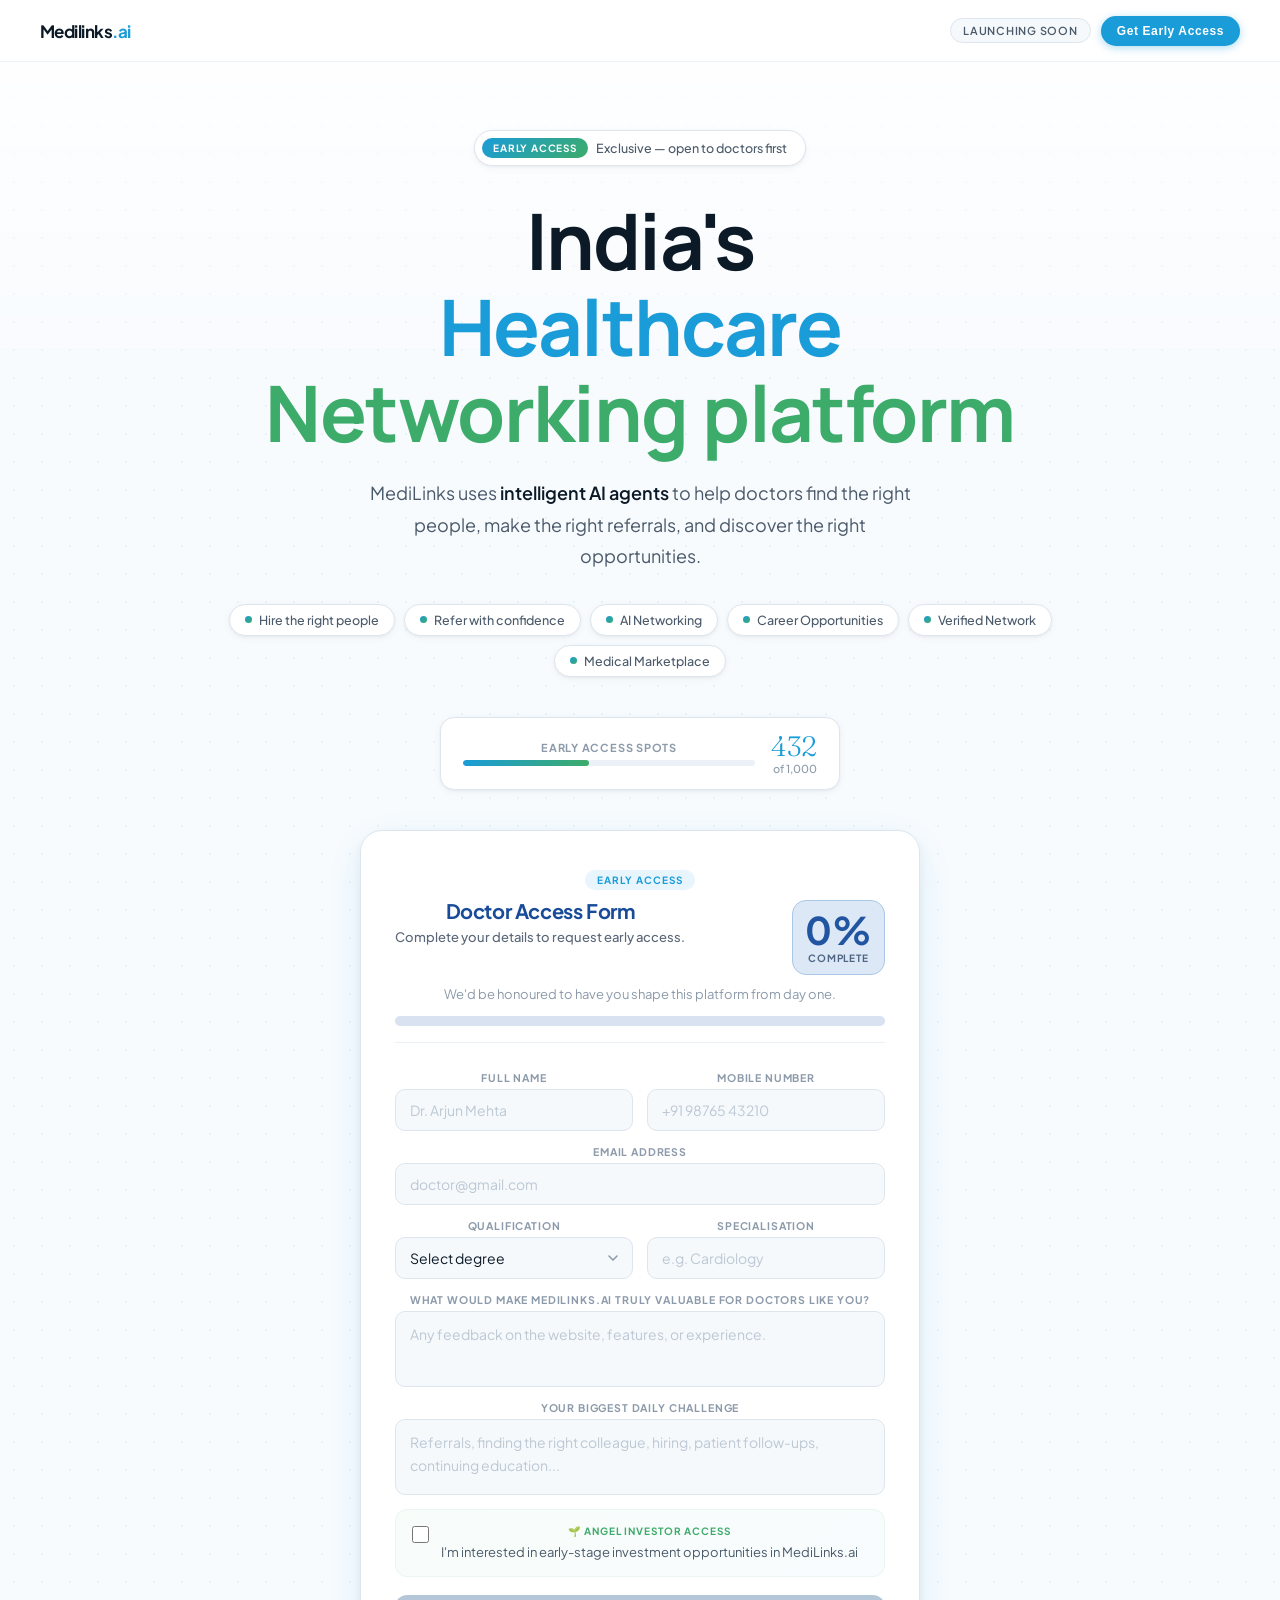
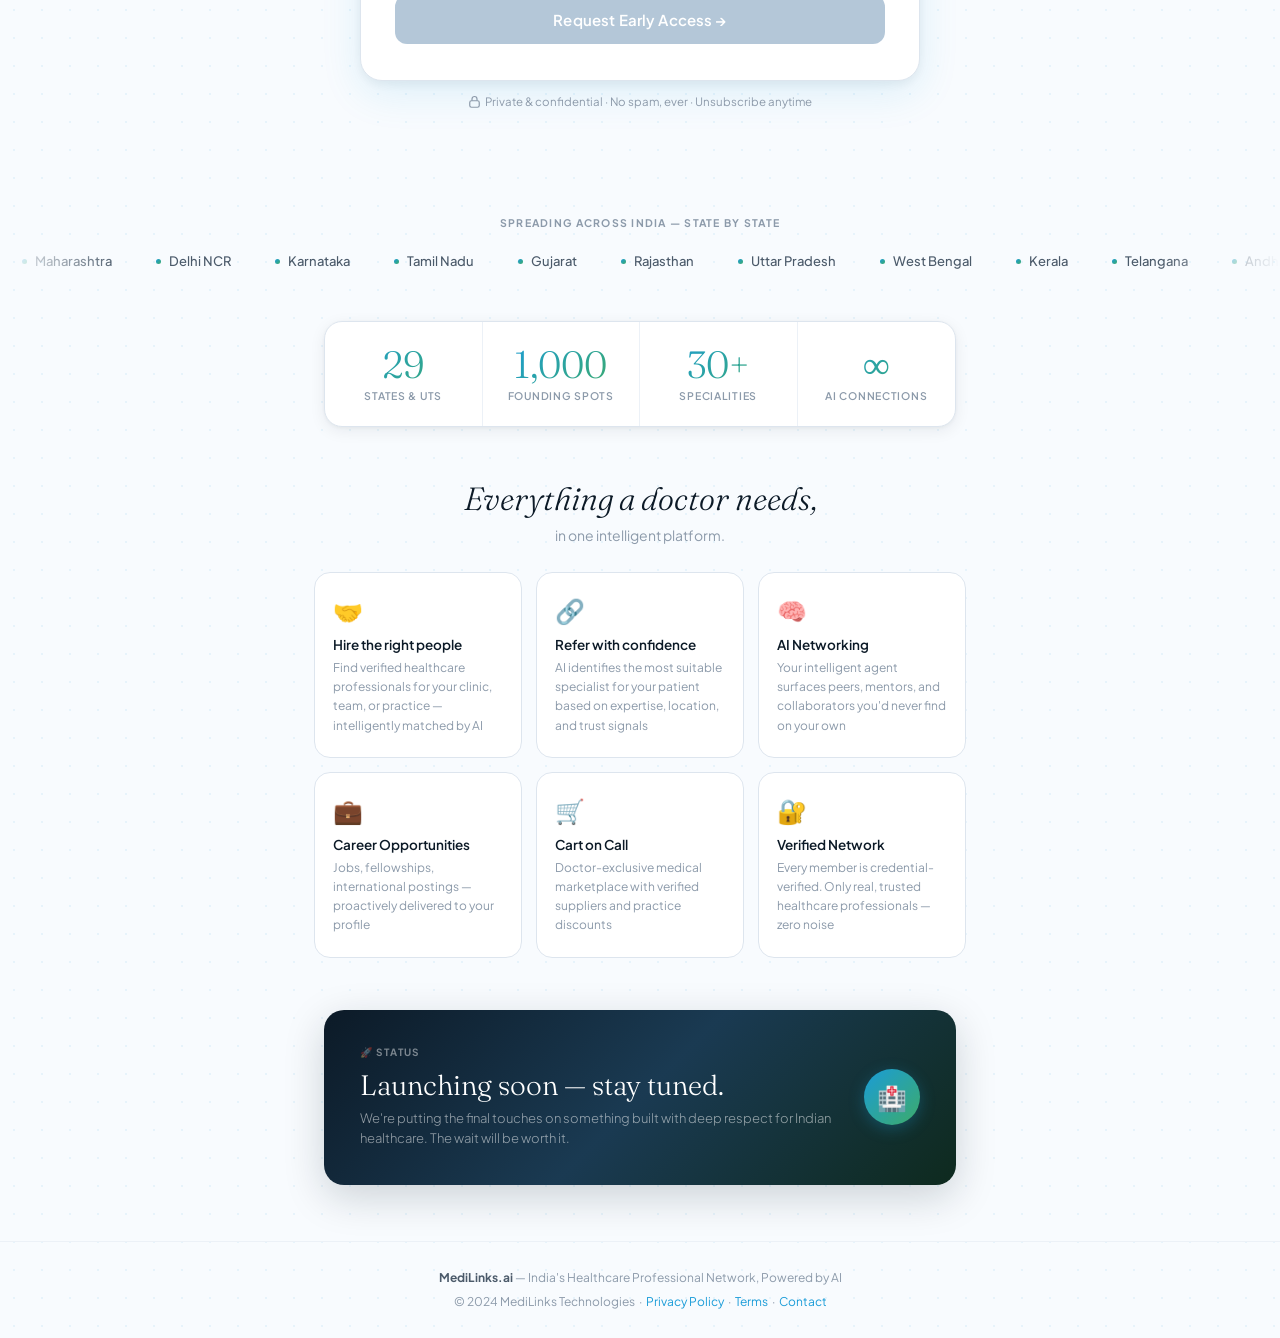
==== index.html @ 4a387cf7 "Add root index entry for Vercel static routing" ====
<!DOCTYPE html>
<html lang="en">
<head>
  <meta charset="UTF-8"/>
  <meta name="viewport" content="width=device-width, initial-scale=1.0"/>
  <title>MediLinks.ai</title>
  <meta http-equiv="refresh" content="0; url=./early_page_access.html"/>
  <script>
    window.location.replace('./early_page_access.html');
  </script>
</head>
<body>
  <p>Redirecting to <a href="./early_page_access.html">MediLinks Early Access</a>...</p>
</body>
</html>
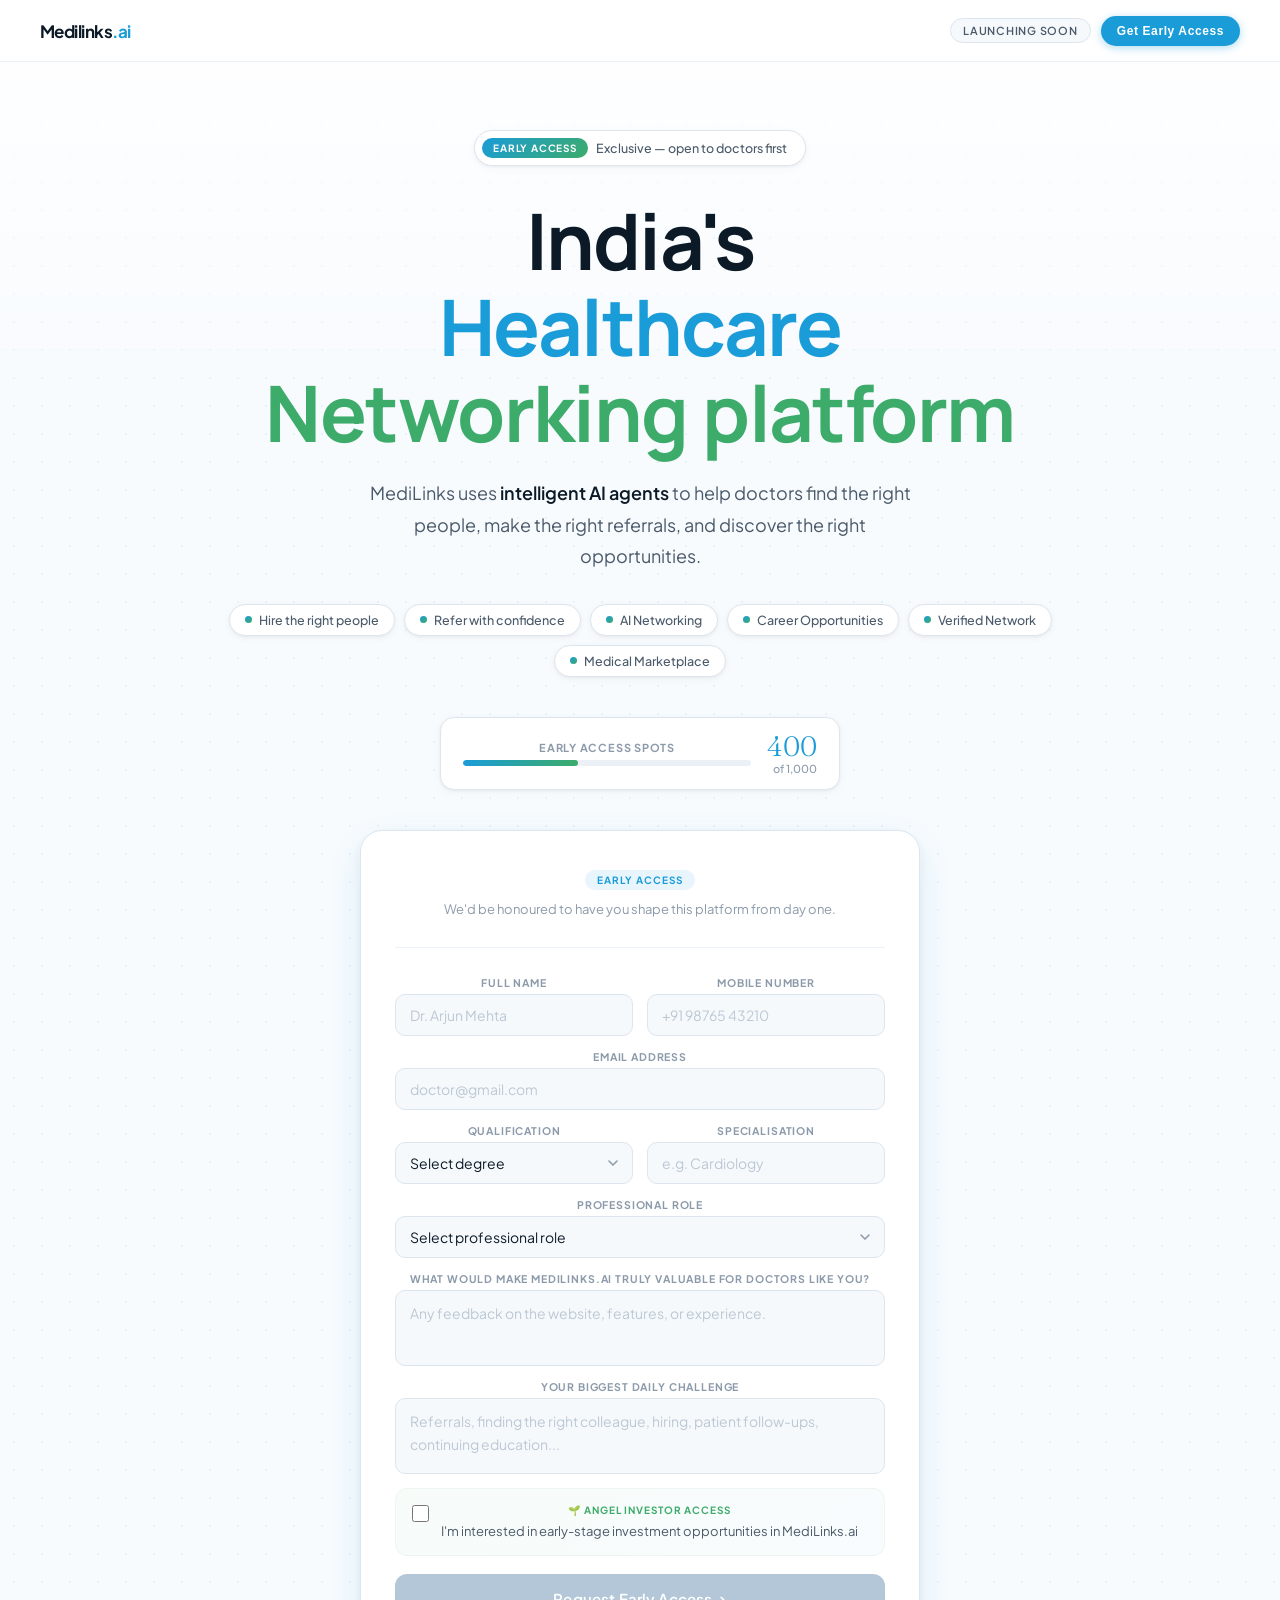
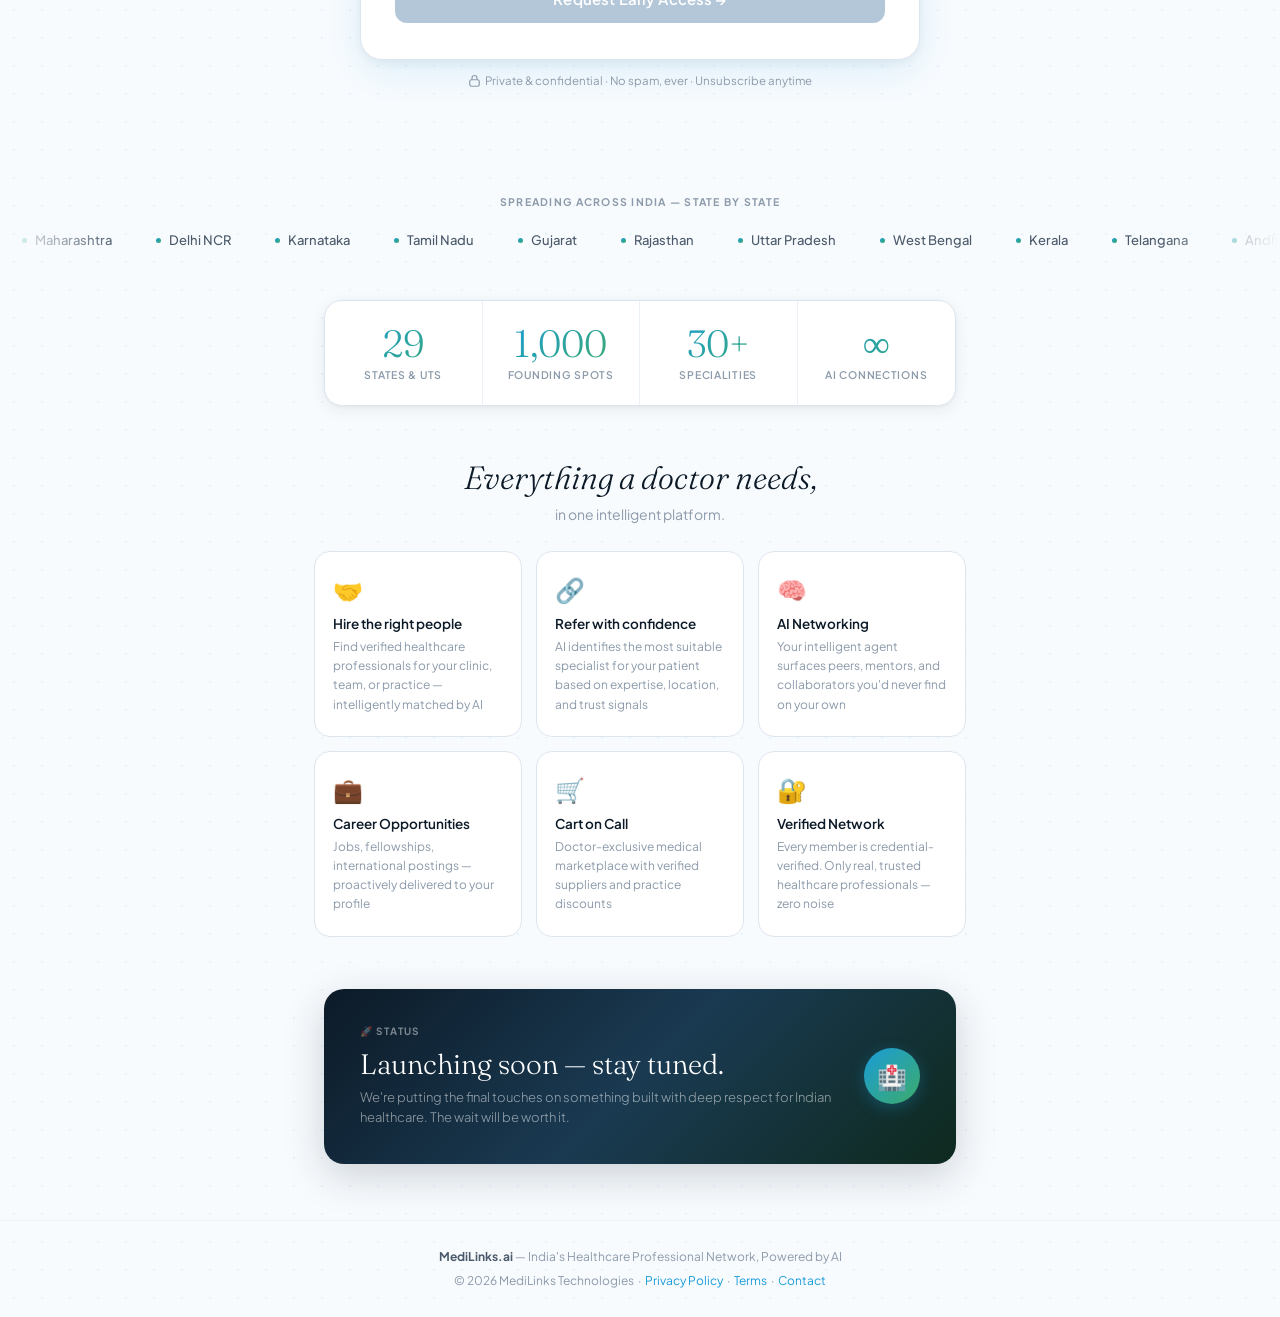
==== commit 7f7207e0: "Serve landing page at root and update footer year" ====
--- a/index.html
+++ b/index.html
@@ -1,15 +1,226 @@
 <!DOCTYPE html>
 <html lang="en">
 <head>
-  <meta charset="UTF-8"/>
-  <meta name="viewport" content="width=device-width, initial-scale=1.0"/>
-  <title>MediLinks.ai</title>
-  <meta http-equiv="refresh" content="0; url=./early_page_access.html"/>
-  <script>
-    window.location.replace('./early_page_access.html');
-  </script>
+<meta charset="UTF-8"/>
+<meta name="viewport" content="width=device-width, initial-scale=1.0"/>
+<title>MediLinks.ai — Early Access</title>
+<link rel="preconnect" href="https://fonts.googleapis.com"/>
+<link rel="preconnect" href="https://fonts.gstatic.com" crossorigin/>
+<link href="https://fonts.googleapis.com/css2?family=Plus+Jakarta+Sans:ital,wght@0,300;0,400;0,500;0,600;0,700;1,400&family=Fraunces:ital,opsz,wght@0,9..144,300;0,9..144,400;1,9..144,300;1,9..144,400&display=swap" rel="stylesheet"/>
+<link href="https://fonts.googleapis.com/css2?family=Manrope:wght@600;700;800&display=swap" rel="stylesheet"/>
+<link rel="stylesheet" href="styles.css"/>
 </head>
 <body>
-  <p>Redirecting to <a href="./early_page_access.html">MediLinks Early Access</a>...</p>
+<div class="bg-fade"></div>
+
+<!-- ── NAV ── -->
+<nav>
+  <div class="nav-logo">
+    <div class="nl-wordmark">Medilinks<span>.ai</span></div>
+  </div>
+  <div class="nav-right">
+    <span class="nav-tag">Launching Soon</span>
+    <button class="nav-cta" onclick="document.getElementById('formCard').scrollIntoView({behavior:'smooth'})">Get Early Access</button>
+  </div>
+</nav>
+
+<!-- ── HERO ── -->
+<section class="hero">
+
+  <div class="access-pill">
+    <span class="ap-badge">Early Access</span>
+    <span class="ap-text">Exclusive — open to doctors first</span>
+  </div>
+
+  <h1 class="headline">
+    India's<br/>
+    <span class="word-blue">Healthcare</span><br/>
+    <span class="word-green">Networking platform</span>
+  </h1>
+
+  <p class="hero-sub">
+    MediLinks uses <b>intelligent AI agents</b> to help doctors find the right people, make the right referrals, and discover the right opportunities.
+  </p>
+
+  <div class="feat-pills">
+    <span class="fp"><span class="fp-dot"></span>Hire the right people</span>
+    <span class="fp"><span class="fp-dot"></span>Refer with confidence</span>
+    <span class="fp"><span class="fp-dot"></span>AI Networking</span>
+    <span class="fp"><span class="fp-dot"></span>Career Opportunities</span>
+    <span class="fp"><span class="fp-dot"></span>Verified Network</span>
+    <span class="fp"><span class="fp-dot"></span>Medical Marketplace</span>
+  </div>
+
+  <div class="scarcity">
+    <div class="sc-info">
+      <div class="sc-label">Early access spots</div>
+      <div class="sc-bar"><div class="sc-bar-fill" id="barFill"></div></div>
+    </div>
+    <div class="sc-count">
+      <div class="sc-big" id="countNum">400</div>
+      <div class="sc-small">of 1,000</div>
+    </div>
+  </div>
+
+  <!-- FORM -->
+  <div class="form-outer">
+    <div class="form-card" id="formCard">
+
+      <div id="formInner">
+        <div class="form-intro">
+          <div class="fi-tag">Early Access</div>
+          <div class="fi-note">We'd be honoured to have you shape this platform from day one.</div>
+        </div>
+
+        <div class="fgrid">
+          <div class="field">
+            <label class="fl">Full Name</label>
+            <input type="text" id="f-name" placeholder="Dr. Arjun Mehta"/>
+          </div>
+          <div class="field">
+            <label class="fl">Mobile Number</label>
+            <input type="tel" id="f-phone" placeholder="+91 98765 43210"/>
+          </div>
+          <div class="field full">
+            <label class="fl">Email Address</label>
+            <input type="email" id="f-email" placeholder="doctor@gmail.com"/>
+          </div>
+          <div class="field">
+            <label class="fl">Qualification</label>
+            <select id="f-degree">
+              <option value="" disabled selected>Select degree</option>
+              <option>MBBS</option><option>MD</option><option>MS</option>
+              <option>BDS</option><option>MDS</option><option>DNB</option>
+              <option>DM</option><option>MCh</option><option>BHMS</option>
+              <option>BAMS</option><option>Other</option>
+            </select>
+          </div>
+          <div class="field">
+            <label class="fl">Specialisation</label>
+            <input type="text" id="f-spec" placeholder="e.g. Cardiology"/>
+          </div>
+          <div class="field full">
+            <label class="fl">Professional Role</label>
+            <select id="f-role">
+              <option value="" disabled selected>Select professional role</option>
+              <option>Resident</option>
+              <option>Consultant</option>
+              <option>Surgeon</option>
+              <option>Clinic Owner</option>
+              <option>Hospital</option>
+              <option>Other</option>
+            </select>
+          </div>
+          <div class="field full">
+            <label class="fl">What would make Medilinks.ai truly valuable for doctors like you?</label>
+            <textarea id="f-thoughts" placeholder="Any feedback on the website, features, or experience."></textarea>
+          </div>
+          <div class="field full">
+            <label class="fl">Your biggest daily challenge</label>
+            <textarea id="f-challenges" placeholder="Referrals, finding the right colleague, hiring, patient follow-ups, continuing education..."></textarea>
+          </div>
+          <label class="invest-row" id="investRow" for="f-invest">
+            <input type="checkbox" id="f-invest"/>
+            <span class="invest-copy">
+              <strong>🌱 Angel Investor Access</strong>
+              I'm interested in early-stage investment opportunities in MediLinks.ai
+            </span>
+          </label>
+          <button class="submit-btn" id="submitBtn" onclick="handleSubmit()" disabled>Request Early Access →</button>
+        </div>
+      </div>
+
+      <!-- SUCCESS -->
+      <div class="success" id="successDiv">
+        <div class="suc-ring">✓</div>
+        <div class="suc-title">Thank you, Doctor.</div>
+        <div class="suc-body">Your request has been received. We'll reach out personally before the public launch — welcome to the founding community.</div>
+        <div class="suc-num">Early Member #<span id="memberNum">401</span></div>
+      </div>
+    </div>
+
+    <div class="form-foot">
+      <svg width="11" height="13" viewBox="0 0 11 13" fill="none"><rect x="0.75" y="5.75" width="9.5" height="6.5" rx="1.75" stroke="#8c9aaa" stroke-width="1.2"/><path d="M3 5.75V4A2.5 2.5 0 018 4v1.75" stroke="#8c9aaa" stroke-width="1.2"/></svg>
+      Private &amp; confidential · No spam, ever · Unsubscribe anytime
+    </div>
+  </div>
+
+</section>
+
+<!-- ── TICKER ── -->
+<div class="ticker-section">
+  <div class="ticker-label">Spreading across India — state by state</div>
+  <div class="ticker-outer">
+    <div class="ticker-belt" id="belt"></div>
+  </div>
+</div>
+
+<!-- ── STATS ── -->
+<div class="stats">
+  <div class="stats-card">
+    <div class="sc"><div class="sc-n">29</div><div class="sc-l">States & UTs</div></div>
+    <div class="sc"><div class="sc-n">1,000</div><div class="sc-l">Founding spots</div></div>
+    <div class="sc"><div class="sc-n">30+</div><div class="sc-l">Specialities</div></div>
+    <div class="sc"><div class="sc-n">∞</div><div class="sc-l">AI connections</div></div>
+  </div>
+</div>
+
+<!-- ── FEATURES ── -->
+<div class="features">
+  <div class="feat-hd">Everything a doctor needs,</div>
+  <div class="feat-hd-sub">in one intelligent platform.</div>
+  <div class="feat-grid">
+    <div class="feat">
+      <div class="f-icon">🤝</div>
+      <div class="f-h">Hire the right people</div>
+      <div class="f-p">Find verified healthcare professionals for your clinic, team, or practice — intelligently matched by AI</div>
+    </div>
+    <div class="feat">
+      <div class="f-icon">🔗</div>
+      <div class="f-h">Refer with confidence</div>
+      <div class="f-p">AI identifies the most suitable specialist for your patient based on expertise, location, and trust signals</div>
+    </div>
+    <div class="feat">
+      <div class="f-icon">🧠</div>
+      <div class="f-h">AI Networking</div>
+      <div class="f-p">Your intelligent agent surfaces peers, mentors, and collaborators you'd never find on your own</div>
+    </div>
+    <div class="feat">
+      <div class="f-icon">💼</div>
+      <div class="f-h">Career Opportunities</div>
+      <div class="f-p">Jobs, fellowships, international postings — proactively delivered to your profile</div>
+    </div>
+    <div class="feat">
+      <div class="f-icon">🛒</div>
+      <div class="f-h">Cart on Call</div>
+      <div class="f-p">Doctor-exclusive medical marketplace with verified suppliers and practice discounts</div>
+    </div>
+    <div class="feat">
+      <div class="f-icon">🔐</div>
+      <div class="f-h">Verified Network</div>
+      <div class="f-p">Every member is credential-verified. Only real, trusted healthcare professionals — zero noise</div>
+    </div>
+  </div>
+</div>
+
+<!-- ── LAUNCH BANNER ── -->
+<div class="launch-banner">
+  <div class="lb-card">
+    <div class="lb-left">
+      <div class="lb-tag">🚀 Status</div>
+      <div class="lb-title">Launching soon — stay tuned.</div>
+      <div class="lb-sub">We're putting the final touches on something built with deep respect for Indian healthcare. The wait will be worth it.</div>
+    </div>
+    <div class="lb-right">🏥</div>
+  </div>
+</div>
+
+<!-- ── FOOTER ── -->
+<footer>
+  <p><strong>MediLinks.ai</strong> — India's Healthcare Professional Network, Powered by AI</p>
+  <p>© 2026 MediLinks Technologies &nbsp;·&nbsp; <a href="#">Privacy Policy</a> &nbsp;·&nbsp; <a href="#">Terms</a> &nbsp;·&nbsp; <a href="#">Contact</a></p>
+</footer>
+
+<script src="script.js"></script>
 </body>
-</html>
+</html>
--- a/styles.css
+++ b/styles.css
@@ -0,0 +1,546 @@
+*,*::before,*::after{box-sizing:border-box;margin:0;padding:0}
+:root{
+  --blue:#1a9cd8;
+  --blue-mid:#1585be;
+  --blue-light:#e8f5fc;
+  --blue-faint:#f0f9ff;
+  --green:#3dab6a;
+  --green-light:#eaf6ef;
+  --text:#0c1a27;
+  --text-2:#4b5a6a;
+  --text-3:#8c9aaa;
+  --border:#dde5ee;
+  --border-light:#ecf1f7;
+  --bg:#f6f9fc;
+  --white:#ffffff;
+  --shadow-sm:0 1px 3px rgba(12,26,39,0.06),0 2px 8px rgba(12,26,39,0.04);
+  --shadow-md:0 4px 16px rgba(12,26,39,0.07),0 1px 4px rgba(12,26,39,0.05);
+  --shadow-lg:0 12px 40px rgba(26,156,216,0.12),0 4px 12px rgba(12,26,39,0.06);
+}
+html,body{
+  min-height:100vh;background:var(--white);
+  color:var(--text);font-family:'Plus Jakarta Sans',sans-serif;
+  -webkit-font-smoothing:antialiased;overflow-x:hidden;
+}
+
+body{
+  background-image:radial-gradient(circle,rgba(26,156,216,0.08) 1px,transparent 1px);
+  background-size:28px 28px;
+  background-color:#f8fbfe;
+}
+
+.bg-fade{
+  position:fixed;top:0;left:0;right:0;height:400px;pointer-events:none;z-index:0;
+  background:linear-gradient(180deg,rgba(255,255,255,0.95) 0%,transparent 100%);
+}
+
+nav{
+  position:fixed;top:0;left:0;right:0;z-index:100;
+  background:rgba(255,255,255,0.92);backdrop-filter:blur(20px);
+  border-bottom:1px solid var(--border-light);
+  padding:0 40px;height:62px;
+  display:flex;align-items:center;justify-content:space-between;
+}
+.nav-logo{display:flex;align-items:center;gap:0}
+.nl-wordmark{font-size:17px;font-weight:700;letter-spacing:-0.03em;color:var(--text)}
+.nl-wordmark span{color:var(--blue)}
+.nl-wordmark sup{font-size:9px;font-weight:600;color:var(--text-3);letter-spacing:0.02em;vertical-align:super}
+.nav-right{display:flex;align-items:center;gap:10px}
+.nav-tag{
+  font-size:11px;font-weight:600;letter-spacing:0.07em;text-transform:uppercase;
+  color:var(--text-2);background:var(--bg);border:1px solid var(--border);
+  padding:5px 12px;border-radius:100px;
+}
+.nav-cta{
+  font-size:12px;font-weight:600;letter-spacing:0.05em;
+  color:white;background:var(--blue);
+  border:none;padding:8px 16px;border-radius:100px;cursor:pointer;
+  box-shadow:0 2px 8px rgba(26,156,216,0.35);
+  transition:background 0.2s,transform 0.15s;
+}
+.nav-cta:hover{background:var(--blue-mid);transform:translateY(-1px)}
+
+.hero{
+  position:relative;z-index:1;
+  padding:130px 24px 60px;
+  display:flex;flex-direction:column;align-items:center;
+  text-align:center;
+  max-width:1000px;margin:0 auto;
+}
+
+.access-pill{
+  display:inline-flex;align-items:center;gap:8px;
+  background:var(--white);border:1px solid var(--border);
+  padding:7px 18px 7px 7px;border-radius:100px;
+  margin-bottom:32px;
+  box-shadow:var(--shadow-sm);
+  opacity:0;animation:rise 0.6s ease 0.05s forwards;
+}
+.ap-badge{
+  background:linear-gradient(135deg,var(--blue),var(--green));
+  color:white;font-size:10px;font-weight:700;letter-spacing:0.08em;text-transform:uppercase;
+  padding:4px 11px;border-radius:100px;
+}
+.ap-text{font-size:12.5px;font-weight:500;color:var(--text-2)}
+
+.headline{
+  font-family:'Manrope','Plus Jakarta Sans',sans-serif;
+  font-weight:700;font-style:normal;
+  font-size:clamp(40px,7vw,78px);
+  line-height:1.1;letter-spacing:-0.02em;
+  color:var(--text);
+  max-width:780px;margin-bottom:22px;
+  opacity:0;animation:rise 0.8s ease 0.15s forwards;
+}
+.headline .word-blue{color:var(--blue);font-style:normal;font-weight:700}
+.headline .word-green{color:var(--green);font-style:normal;font-weight:700}
+
+.hero-sub{
+  font-size:clamp(15px,2vw,18px);
+  color:var(--text-2);font-weight:400;line-height:1.75;
+  max-width:560px;margin:0 auto 32px;
+  opacity:0;animation:rise 0.7s ease 0.3s forwards;
+}
+.hero-sub b{color:var(--text);font-weight:600}
+
+.feat-pills{
+  display:flex;flex-wrap:wrap;justify-content:center;gap:9px;
+  margin-bottom:40px;
+  opacity:0;animation:rise 0.6s ease 0.42s forwards;
+}
+.fp{
+  display:inline-flex;align-items:center;gap:7px;
+  font-size:12.5px;font-weight:500;color:var(--text-2);
+  background:var(--white);border:1px solid var(--border);
+  border-radius:100px;padding:7px 15px;
+  box-shadow:var(--shadow-sm);
+  transition:border-color 0.2s,transform 0.15s;
+}
+.fp:hover{border-color:var(--blue);transform:translateY(-1px)}
+.fp-dot{
+  width:7px;height:7px;border-radius:50%;
+  background:linear-gradient(135deg,var(--blue),var(--green));flex-shrink:0;
+}
+
+.scarcity{
+  display:flex;align-items:center;gap:16px;
+  background:var(--white);border:1px solid var(--border);
+  border-radius:14px;padding:14px 22px;
+  max-width:400px;width:100%;margin:0 auto 40px;
+  box-shadow:var(--shadow-sm);
+  opacity:0;animation:rise 0.6s ease 0.52s forwards;
+}
+.sc-info{flex:1}
+.sc-label{font-size:11px;font-weight:700;letter-spacing:0.07em;text-transform:uppercase;color:var(--text-3);margin-bottom:6px}
+.sc-bar{height:6px;background:var(--border-light);border-radius:100px;overflow:hidden}
+.sc-bar-fill{height:100%;width:0;background:linear-gradient(90deg,var(--blue),var(--green));border-radius:100px;transition:width 1.4s cubic-bezier(.4,0,.2,1)}
+.sc-count{text-align:right;flex-shrink:0}
+.sc-big{font-family:'Fraunces',serif;font-size:28px;font-weight:300;color:var(--blue);line-height:1}
+.sc-small{font-size:11px;color:var(--text-3);font-weight:500;margin-top:2px}
+
+.form-outer{
+  width:100%;max-width:560px;margin:0 auto;
+  opacity:0;animation:rise 0.9s ease 0.62s forwards;
+}
+.form-card{
+  background:var(--white);
+  border:1px solid var(--border);
+  border-radius:22px;padding:36px 34px;
+  box-shadow:var(--shadow-lg);
+}
+.form-intro{
+  margin-bottom:28px;
+  padding-bottom:16px;
+  border-bottom:1px solid var(--border-light);
+}
+.fi-tag{
+  display:inline-block;
+  font-size:10px;
+  font-weight:700;
+  letter-spacing:0.1em;
+  text-transform:uppercase;
+  color:var(--blue);
+  background:var(--blue-light);
+  padding:4px 12px;
+  border-radius:100px;
+  margin-bottom:10px;
+}
+.form-status-top{
+  display:flex;
+  align-items:center;
+  justify-content:space-between;
+  gap:14px;
+  margin-bottom:10px;
+}
+.fi-title{
+  font-size:20px;
+  font-weight:700;
+  letter-spacing:-0.02em;
+  color:#184b98;
+  line-height:1.1;
+  margin-bottom:6px;
+}
+.fi-sub{font-size:13px;color:#5a6778;font-weight:500;line-height:1.45}
+.fi-note{
+  font-size:13px;
+  color:var(--text-3);
+  line-height:1.5;
+  margin-bottom:12px;
+}
+.form-progress-badge{
+  min-width:96px;
+  background:linear-gradient(180deg,#eef5ff 0%,#dceafb 100%);
+  border:1px solid #abc8ea;
+  border-radius:16px;
+  padding:10px 10px 9px;
+  text-align:center;
+  flex-shrink:0;
+  box-shadow:0 6px 16px rgba(36,94,168,0.12), inset 0 1px 0 rgba(255,255,255,0.65);
+}
+.fpb-value{
+  font-size:44px;
+  font-weight:800;
+  color:#1f4f99;
+  line-height:1;
+  letter-spacing:-0.03em;
+  margin-bottom:2px;
+}
+.fpb-label{
+  font-size:12px;
+  font-weight:700;
+  letter-spacing:0.12em;
+  text-transform:uppercase;
+  color:#4e6381;
+}
+.form-progress-track{
+  width:100%;
+  height:10px;
+  background:#d8e2f0;
+  border-radius:100px;
+  overflow:hidden;
+}
+.form-progress-fill{
+  width:0%;
+  height:100%;
+  background:linear-gradient(90deg,#4f7bc1,#6ea4df);
+  border-radius:100px;
+  transition:width 0.2s ease;
+}
+
+.fgrid{display:grid;grid-template-columns:1fr 1fr;gap:14px}
+.field{display:flex;flex-direction:column;gap:5px}
+.field.full{grid-column:1/-1}
+.fl{font-size:10.5px;font-weight:700;letter-spacing:0.08em;text-transform:uppercase;color:var(--text-3)}
+
+input,select,textarea{
+  width:100%;
+  border:1.5px solid var(--border);border-radius:10px;
+  padding:11px 14px;
+  font-family:'Plus Jakarta Sans',sans-serif;font-size:14px;font-weight:400;
+  color:var(--text);background:var(--bg);
+  outline:none;
+  transition:border-color 0.2s,box-shadow 0.2s,background 0.2s;
+  -webkit-appearance:none;appearance:none;
+}
+select{
+  cursor:pointer;
+  background-image:url("data:image/svg+xml,%3Csvg width='10' height='6' viewBox='0 0 10 6' fill='none' xmlns='http://www.w3.org/2000/svg'%3E%3Cpath d='M1 1L5 5L9 1' stroke='%238c9aaa' stroke-width='1.5' stroke-linecap='round'/%3E%3C/svg%3E");
+  background-repeat:no-repeat;background-position:right 14px center;background-color:var(--bg);
+  padding-right:38px;
+}
+select option{background:#fff;color:var(--text)}
+textarea{resize:none;line-height:1.6;min-height:76px}
+input::placeholder,textarea::placeholder{color:#bcc8d4}
+input:focus,select:focus,textarea:focus{
+  border-color:var(--blue);background:var(--white);
+  box-shadow:0 0 0 3px rgba(26,156,216,0.09);
+}
+
+.invest-row{
+  grid-column:1/-1;
+  display:flex;align-items:flex-start;gap:12px;
+  padding:14px 16px;
+  border:1.5px solid var(--green-light);
+  background:linear-gradient(135deg,rgba(61,171,106,0.04),rgba(26,156,216,0.03));
+  border-radius:12px;cursor:pointer;
+  transition:border-color 0.2s;
+}
+.invest-row:hover{border-color:rgba(61,171,106,0.4)}
+.invest-row input[type=checkbox]{
+  width:17px;height:17px;min-width:17px;border-radius:5px;
+  border:1.5px solid rgba(61,171,106,0.35);
+  background:white;cursor:pointer;
+  -webkit-appearance:checkbox;
+  appearance:auto;
+  accent-color:var(--green);padding:0;margin-top:2px;
+}
+.invest-copy{cursor:pointer;font-size:13px;color:var(--text-2);line-height:1.55}
+.invest-copy strong{
+  display:block;font-size:10px;font-weight:700;letter-spacing:0.09em;text-transform:uppercase;
+  color:var(--green);margin-bottom:2px;
+}
+
+.invest-row.active{
+  border-color:rgba(61,171,106,0.7);
+  box-shadow:0 0 0 3px rgba(61,171,106,0.12);
+}
+
+.submit-btn{
+  grid-column:1/-1;width:100%;
+  background:linear-gradient(135deg,var(--blue) 0%,#119ace 60%,var(--green) 100%);
+  color:white;border:none;border-radius:12px;
+  padding:15px 28px;margin-top:4px;
+  font-family:'Plus Jakarta Sans',sans-serif;
+  font-size:15px;font-weight:600;letter-spacing:0.01em;
+  cursor:pointer;
+  box-shadow:0 4px 18px rgba(26,156,216,0.32);
+  transition:transform 0.15s,box-shadow 0.2s;
+}
+.submit-btn:hover{transform:translateY(-1px);box-shadow:0 6px 26px rgba(26,156,216,0.42)}
+.submit-btn:active{transform:scale(0.99)}
+.submit-btn:disabled{
+  cursor:not-allowed;
+  transform:none;
+  background:linear-gradient(135deg,#9fb8ce,#9fb8ce);
+  box-shadow:none;
+  opacity:0.78;
+}
+
+.form-foot{
+  margin-top:14px;text-align:center;
+  font-size:11.5px;color:var(--text-3);
+  display:flex;align-items:center;justify-content:center;gap:5px;line-height:1;
+}
+
+.success{
+  display:none;flex-direction:column;align-items:center;
+  padding:52px 24px;text-align:center;gap:14px;
+}
+.suc-ring{
+  width:64px;height:64px;border-radius:50%;
+  background:linear-gradient(135deg,var(--blue),var(--green));
+  display:flex;align-items:center;justify-content:center;
+  color:white;font-size:26px;font-weight:300;
+  box-shadow:0 4px 24px rgba(26,156,216,0.28);
+}
+.suc-title{
+  font-family:'Fraunces',serif;font-weight:300;font-style:italic;
+  font-size:26px;color:var(--text);
+}
+.suc-body{font-size:14px;color:var(--text-2);max-width:300px;line-height:1.75}
+.suc-num{
+  background:var(--blue-faint);border:1px solid rgba(26,156,216,0.2);
+  border-radius:100px;padding:8px 22px;
+  font-size:13px;font-weight:600;color:var(--blue);
+}
+
+.ticker-section{
+  position:relative;z-index:1;padding:48px 0 0;
+  opacity:0;animation:rise 0.6s ease 1.1s forwards;
+}
+.ticker-label{
+  text-align:center;font-size:10.5px;font-weight:700;
+  letter-spacing:0.12em;text-transform:uppercase;
+  color:var(--text-3);margin-bottom:16px;
+}
+.ticker-outer{
+  overflow:hidden;
+  mask:linear-gradient(90deg,transparent,black 120px,black calc(100% - 120px),transparent);
+  -webkit-mask:linear-gradient(90deg,transparent,black 120px,black calc(100% - 120px),transparent);
+}
+.ticker-belt{display:flex;white-space:nowrap;width:max-content;animation:belt 32s linear infinite}
+.ti{
+  display:inline-flex;align-items:center;gap:8px;
+  padding:8px 22px;font-size:13px;font-weight:500;color:var(--text-2);
+}
+.ti-pip{width:5px;height:5px;border-radius:50%;background:linear-gradient(135deg,var(--blue),var(--green));flex-shrink:0}
+@keyframes belt{0%{transform:translateX(0)}100%{transform:translateX(-50%)}}
+
+.stats{
+  position:relative;z-index:1;
+  max-width:680px;margin:0 auto;padding:44px 24px 0;
+  opacity:0;animation:rise 0.7s ease 1.2s forwards;
+}
+.stats-card{
+  display:grid;grid-template-columns:repeat(4,1fr);
+  background:var(--white);border:1px solid var(--border);
+  border-radius:18px;overflow:hidden;
+  box-shadow:var(--shadow-md);
+}
+.sc{
+  padding:24px 16px;text-align:center;
+  border-right:1px solid var(--border-light);
+}
+.sc:last-child{border-right:none}
+.sc-n{
+  font-family:'Fraunces',serif;font-weight:300;
+  font-size:clamp(26px,3.5vw,38px);line-height:1;
+  background:linear-gradient(135deg,var(--blue),var(--green));
+  -webkit-background-clip:text;-webkit-text-fill-color:transparent;background-clip:text;
+  margin-bottom:5px;
+}
+.sc-l{font-size:10.5px;color:var(--text-3);font-weight:600;letter-spacing:0.07em;text-transform:uppercase}
+
+.features{
+  position:relative;z-index:1;
+  max-width:700px;margin:0 auto;padding:52px 24px 0;
+  opacity:0;animation:rise 0.7s ease 1.3s forwards;
+}
+.feat-hd{
+  text-align:center;
+  font-family:'Fraunces',serif;font-weight:300;font-style:italic;
+  font-size:clamp(22px,3.5vw,32px);color:var(--text);
+  margin-bottom:8px;
+}
+.feat-hd-sub{text-align:center;font-size:14px;color:var(--text-3);margin-bottom:28px}
+.feat-grid{display:grid;grid-template-columns:repeat(3,1fr);gap:14px}
+.feat{
+  background:var(--white);border:1px solid var(--border);
+  border-radius:16px;padding:22px 18px;
+  transition:transform 0.2s,box-shadow 0.2s,border-color 0.2s;
+}
+.feat:hover{transform:translateY(-3px);box-shadow:var(--shadow-lg);border-color:rgba(26,156,216,0.2)}
+.f-icon{font-size:24px;margin-bottom:10px}
+.f-h{font-size:13.5px;font-weight:600;color:var(--text);margin-bottom:5px}
+.f-p{font-size:12px;color:var(--text-3);line-height:1.6}
+
+.launch-banner{
+  position:relative;z-index:1;
+  max-width:680px;margin:52px auto 0;padding:0 24px;
+  opacity:0;animation:rise 0.6s ease 1.4s forwards;
+}
+.lb-card{
+  background:linear-gradient(135deg,#0c1a27 0%,#1a3a52 50%,#0e2a1e 100%);
+  border-radius:20px;padding:36px;
+  display:flex;align-items:center;justify-content:space-between;gap:24px;
+  box-shadow:0 12px 40px rgba(12,26,39,0.18);
+}
+.lb-left .lb-tag{
+  font-size:10px;font-weight:700;letter-spacing:0.12em;text-transform:uppercase;
+  color:rgba(255,255,255,0.45);margin-bottom:10px;
+}
+.lb-title{
+  font-family:'Fraunces',serif;font-weight:300;
+  font-size:clamp(20px,3vw,28px);color:white;margin-bottom:6px;
+}
+.lb-sub{font-size:13px;color:rgba(255,255,255,0.55);font-weight:300;line-height:1.6}
+.lb-right{
+  flex-shrink:0;
+  width:56px;height:56px;border-radius:50%;
+  background:linear-gradient(135deg,var(--blue),var(--green));
+  display:flex;align-items:center;justify-content:center;
+  font-size:24px;
+  box-shadow:0 4px 16px rgba(26,156,216,0.3);
+  animation:pulse-ring 2.5s ease infinite;
+}
+@keyframes pulse-ring{
+  0%,100%{box-shadow:0 4px 16px rgba(26,156,216,0.3),0 0 0 0 rgba(26,156,216,0.3)}
+  50%{box-shadow:0 4px 16px rgba(26,156,216,0.3),0 0 0 10px rgba(26,156,216,0)}
+}
+
+footer{
+  position:relative;z-index:1;
+  margin-top:56px;padding:24px;
+  border-top:1px solid var(--border-light);
+  text-align:center;font-size:12px;color:var(--text-3);line-height:2;
+}
+footer strong{color:var(--text-2)}
+footer a{color:var(--blue);text-decoration:none}
+
+@keyframes rise{from{opacity:0;transform:translateY(20px)}to{opacity:1;transform:translateY(0)}}
+
+@media (max-width:768px){
+  nav{padding:0 16px;height:58px}
+  .nav-tag{display:none}
+  .nav-cta{padding:7px 12px;font-size:11px}
+  .hero{padding:96px 16px 44px}
+  .headline{font-size:clamp(34px,9vw,52px)}
+  .hero-sub{line-height:1.6;margin-bottom:24px}
+  .feat-pills{margin-bottom:28px}
+  .form-outer{max-width:100%}
+  .form-card{
+    padding:24px 18px;
+    border-radius:18px;
+    box-shadow:0 10px 28px rgba(26,156,216,0.14),0 3px 10px rgba(12,26,39,0.08);
+  }
+  .form-status-top{align-items:flex-start}
+  .fi-title{font-size:18px}
+  .fi-sub{font-size:13px}
+  .fi-note{font-size:12px}
+  .form-progress-badge{min-width:88px;padding:8px 9px}
+  .fpb-value{font-size:36px}
+  .fpb-label{font-size:10px}
+  .fl{font-size:10px}
+  input,select,textarea{
+    font-size:16px;
+    border-radius:12px;
+    padding:13px 14px;
+  }
+  textarea{min-height:92px}
+  .invest-row{padding:14px;border-radius:14px}
+  .submit-btn{
+    min-height:52px;
+    border-radius:14px;
+    font-size:15px;
+    letter-spacing:0;
+  }
+  .form-foot{line-height:1.4;padding:0 6px}
+  .feat-grid{grid-template-columns:1fr 1fr}
+  .stats-card{grid-template-columns:1fr 1fr}
+  .sc{border-bottom:1px solid var(--border-light)}
+  .sc:nth-child(2n){border-right:none}
+  .sc:last-child{border-bottom:none}
+  .lb-card{flex-direction:column;text-align:center;padding:28px 22px}
+}
+
+@media(max-width:560px){
+  .hero{padding:88px 12px 36px}
+  .access-pill{margin-bottom:20px}
+  .headline{font-size:clamp(30px,10vw,42px);margin-bottom:14px}
+  .hero-sub{font-size:14px;margin-bottom:20px}
+  .scarcity{padding:12px 14px;margin-bottom:24px}
+  .form-card{padding:18px 14px;border-radius:16px}
+  .form-intro{margin-bottom:18px;padding-bottom:12px}
+  .form-status-top{
+    display:grid;
+    grid-template-columns:1fr auto;
+    align-items:start;
+    column-gap:10px;
+    row-gap:8px;
+  }
+  .form-progress-badge{min-width:84px;padding:8px 8px}
+  .fpb-value{font-size:34px}
+  .fpb-label{font-size:9px;letter-spacing:0.1em}
+  .form-progress-track{height:8px}
+  .fgrid{gap:12px}
+  .fgrid{grid-template-columns:1fr}
+  .field.full,.invest-row,.submit-btn{grid-column:1}
+}
+
+@media (max-width:420px){
+  .nav-cta{display:none}
+  nav{height:54px;padding:0 12px}
+  .nl-wordmark{font-size:16px}
+  .access-pill{padding:6px 12px 6px 6px}
+  .ap-badge{font-size:9px;padding:4px 9px}
+  .ap-text{font-size:11.5px}
+  .headline{font-size:clamp(28px,11vw,36px)}
+  .scarcity{padding:11px 12px}
+  .sc-big{font-size:24px}
+  .sc-small{font-size:10px}
+  .fi-title{font-size:16px}
+  .fi-sub{font-size:11.5px}
+  .fi-note{font-size:11px}
+  .form-progress-badge{min-width:78px;border-radius:14px;padding:7px 7px}
+  .fpb-value{font-size:30px}
+  .fpb-label{font-size:8.5px}
+  .form-foot{font-size:10.5px;line-height:1.4;padding:0 4px}
+  .submit-btn{min-height:50px}
+  .feat-grid{grid-template-columns:1fr}
+}
+
+@media(max-width:380px){
+  .fi-title{font-size:16px}
+  .fi-sub{font-size:12px}
+  .fpb-value{font-size:28px}
+}
